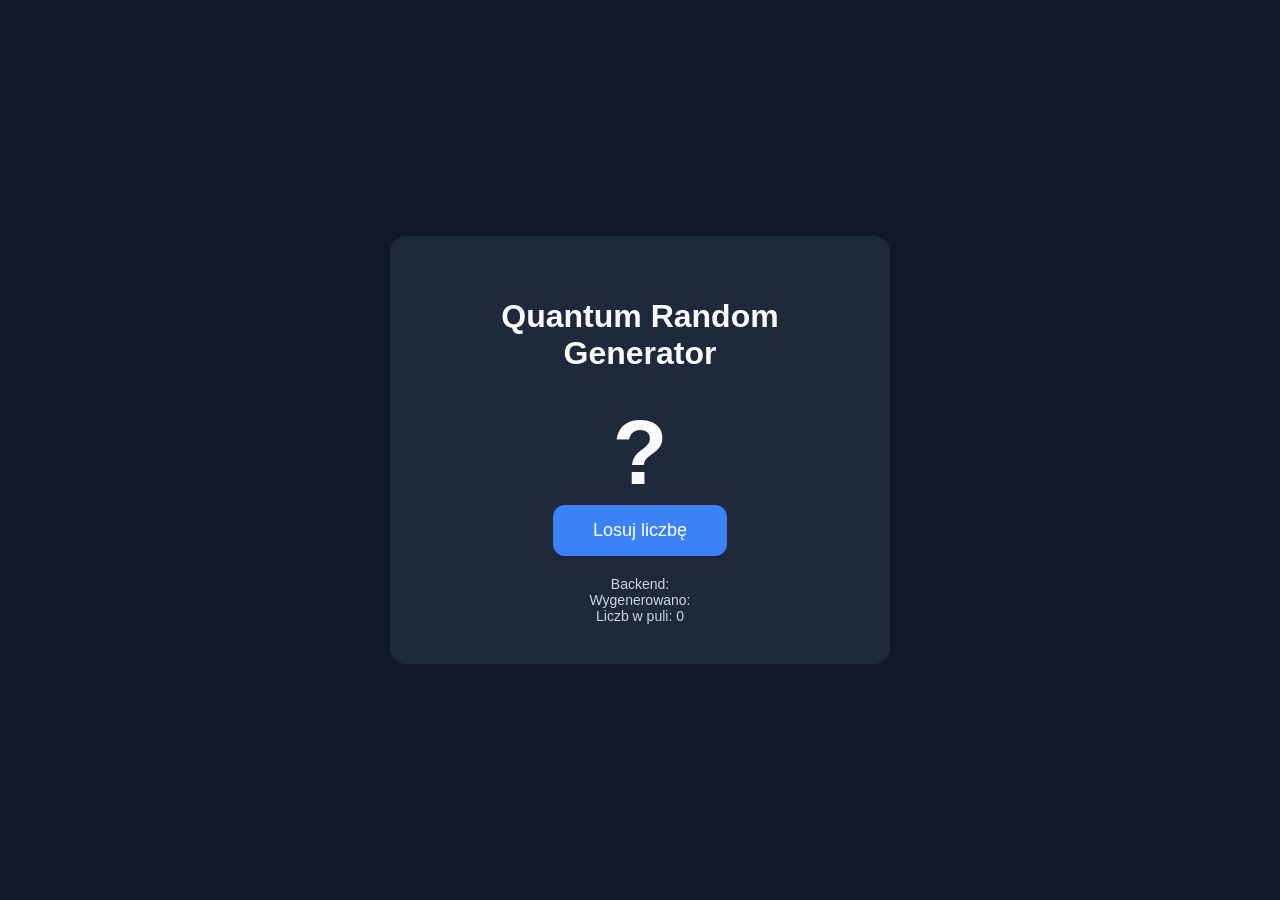
==== docs/index.html @ f9e3cc39 "Quantum pool refresh" ====
<!DOCTYPE html>
<html lang="pl">
<head>
<meta charset="utf-8">
<meta name="viewport" content="width=device-width,initial-scale=1">
<meta name="description" content="Quantum Random Generator">
<title>Quantum Random Generator</title>
<link rel="manifest" href="site.webmanifest">
<link rel="icon" href="favicon.ico">
<link rel="stylesheet" href="style.css">
</head>

<body>

<div class="container">

<h1>Quantum Random Generator</h1>

<div id="result">?</div>

<button id="drawBtn">
Losuj liczbę
</button>

<div id="details"></div>

</div>

<script src="app.js"></script>
</body>
</html>
---- docs/style.css ----
:root{
    --bg:#0f172a;
    --card:#1e293b;
    --accent:#3b82f6;
    --text:#f8fafc;
}

body{
    margin:0;
    font-family:Segoe UI,sans-serif;
    background:var(--bg);
    color:var(--text);

    display:flex;
    justify-content:center;
    align-items:center;

    height:100vh;
}

.container{
    text-align:center;
    background:var(--card);
    padding:40px;
    border-radius:16px;

    width:420px;
}

h1{
    margin-bottom:30px;
}

#result{
    font-size:90px;
    font-weight:bold;
}

button{
    background:var(--accent);
    color:white;
    border:none;
    padding:15px 40px;
    border-radius:12px;
    cursor:pointer;
    font-size:18px;
}

button:hover{
    opacity:0.9;
}

#details{
    margin-top:20px;
    color:#cbd5e1;
    font-size:14px;
}
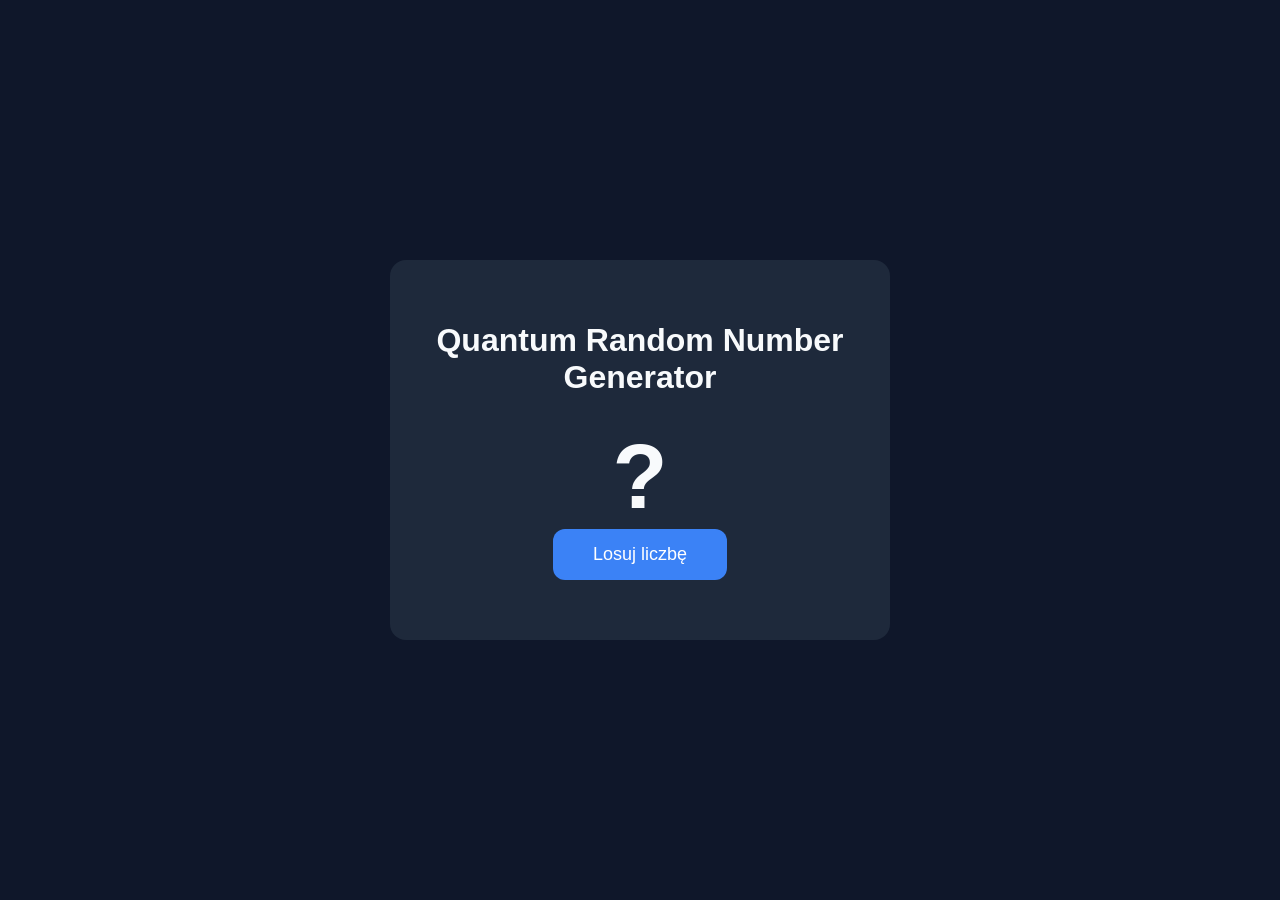
==== commit 7070290d: "add fixes and icon" ====
--- a/docs/index.html
+++ b/docs/index.html
@@ -1,31 +1,22 @@
 <!DOCTYPE html>
 <html lang="pl">
 <head>
-<meta charset="utf-8">
-<meta name="viewport" content="width=device-width,initial-scale=1">
-<meta name="description" content="Quantum Random Generator">
-<title>Quantum Random Generator</title>
-<link rel="manifest" href="site.webmanifest">
-<link rel="icon" href="favicon.ico">
-<link rel="stylesheet" href="style.css">
+    <meta charset="utf-8">
+    <meta name="viewport" content="width=device-width,initial-scale=1">
+    <meta name="description" content="Quantum Random Generator">
+    <title>Quantum Random Generator</title>
+    <link rel="manifest" href="site.webmanifest">
+    <link rel="icon" href="favicon.svg" type="image/svg+xml">
+    <link rel="stylesheet" href="style.css">
 </head>
 
 <body>
-
-<div class="container">
-
-<h1>Quantum Random Generator</h1>
-
-<div id="result">?</div>
-
-<button id="drawBtn">
-Losuj liczbę
-</button>
-
-<div id="details"></div>
-
-</div>
-
-<script src="app.js"></script>
+    <div class="container">
+        <h1>Quantum Random Number Generator</h1>
+        <div id="result">?</div>
+        <button id="drawBtn">Losuj liczbę</button>
+        <div id="details"></div>
+    </div>
+    <script src="app.js"></script>
 </body>
 </html>
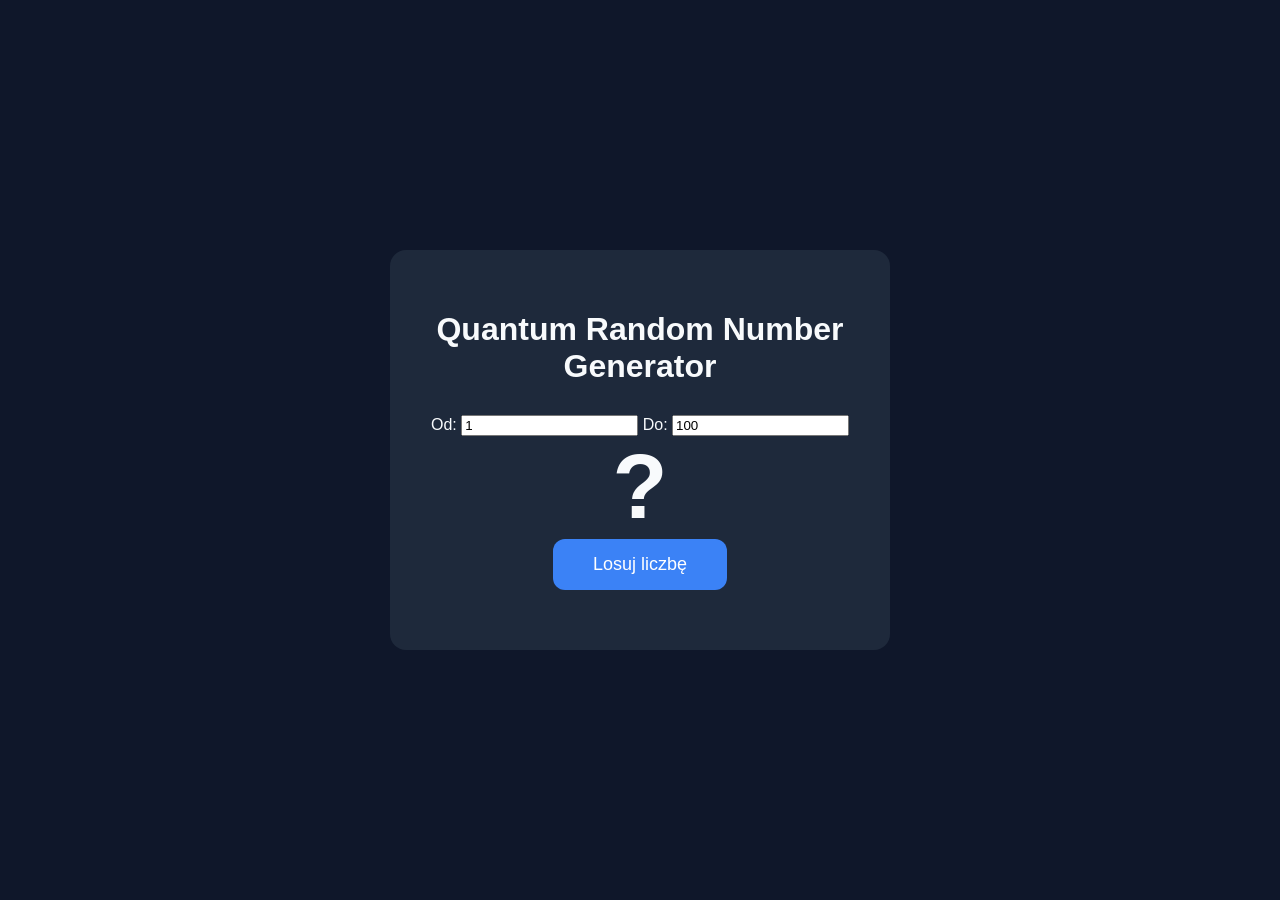
==== commit e17273ac: "add min-max values" ====
--- a/docs/index.html
+++ b/docs/index.html
@@ -13,6 +13,12 @@
 <body>
     <div class="container">
         <h1>Quantum Random Number Generator</h1>
+        <div class="range-container">
+            <label for="minValue">Od:</label>
+            <input id="minValue" type="number" value="1">
+            <label for="maxValue">Do:</label>
+            <input id="maxValue" type="number" value="100">
+        </div>
         <div id="result">?</div>
         <button id="drawBtn">Losuj liczbę</button>
         <div id="details"></div>
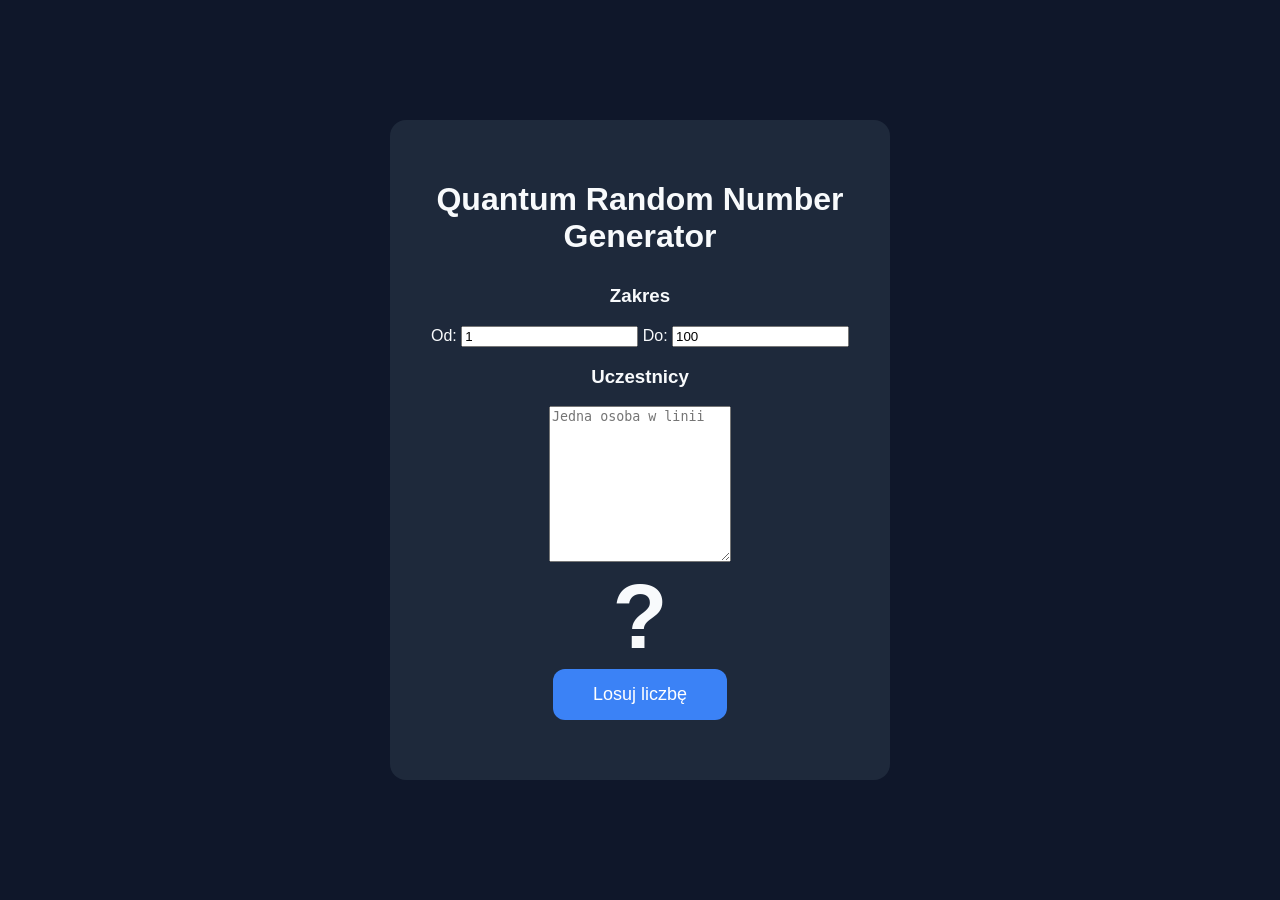
==== commit 8973c3d5: "add lottery participants" ====
--- a/docs/index.html
+++ b/docs/index.html
@@ -13,12 +13,15 @@
 <body>
     <div class="container">
         <h1>Quantum Random Number Generator</h1>
+        <h3>Zakres</h3>
         <div class="range-container">
             <label for="minValue">Od:</label>
             <input id="minValue" type="number" value="1">
             <label for="maxValue">Do:</label>
             <input id="maxValue" type="number" value="100">
         </div>
+        <h3>Uczestnicy</h3>
+        <textarea id="participants" rows="10" placeholder="Jedna osoba w linii"></textarea>
         <div id="result">?</div>
         <button id="drawBtn">Losuj liczbę</button>
         <div id="details"></div>
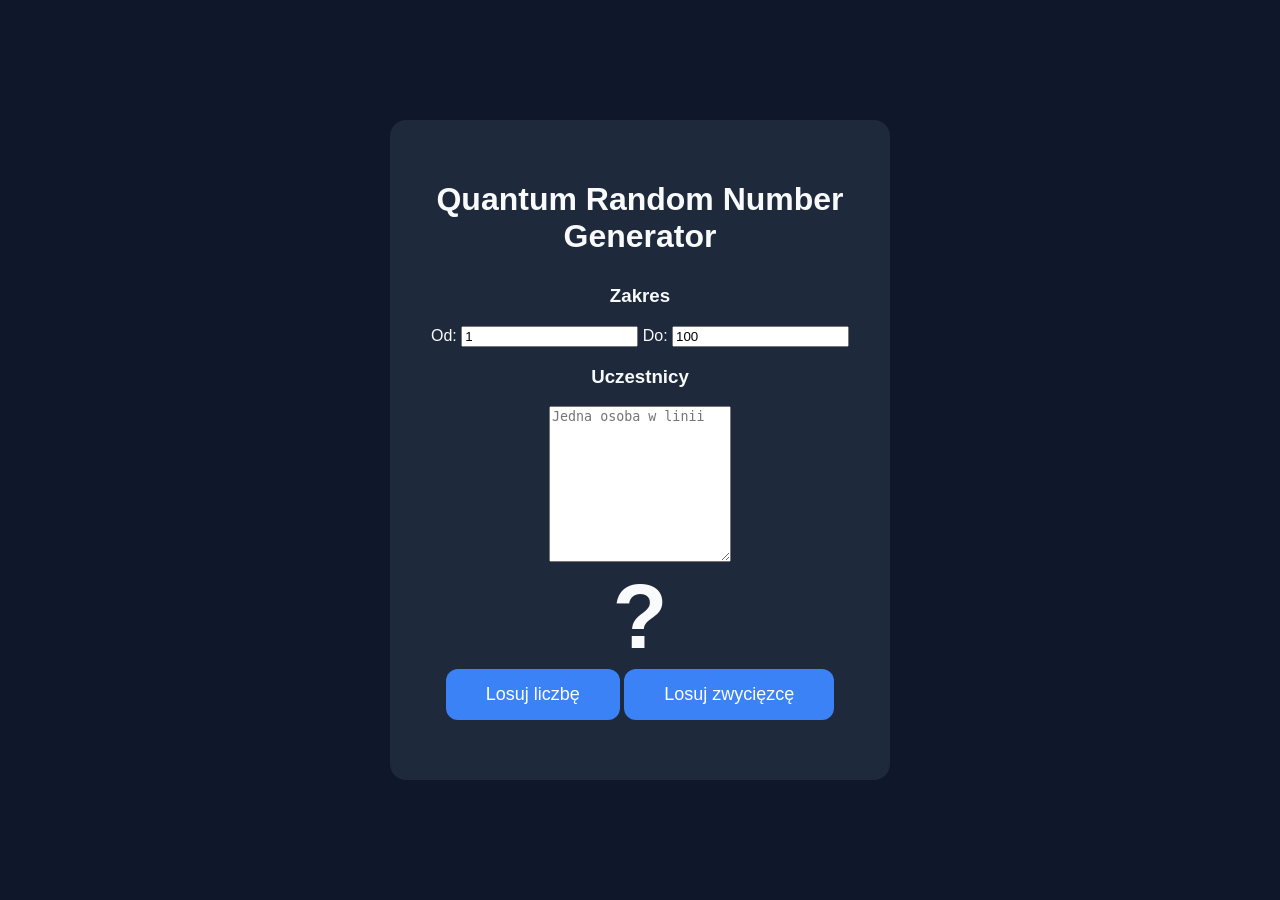
==== commit b0869ad0: "fixes" ====
--- a/docs/index.html
+++ b/docs/index.html
@@ -24,6 +24,7 @@
         <textarea id="participants" rows="10" placeholder="Jedna osoba w linii"></textarea>
         <div id="result">?</div>
         <button id="drawBtn">Losuj liczbę</button>
+        <button id="winnerBtn">Losuj zwycięzcę</button>
         <div id="details"></div>
     </div>
     <script src="app.js"></script>
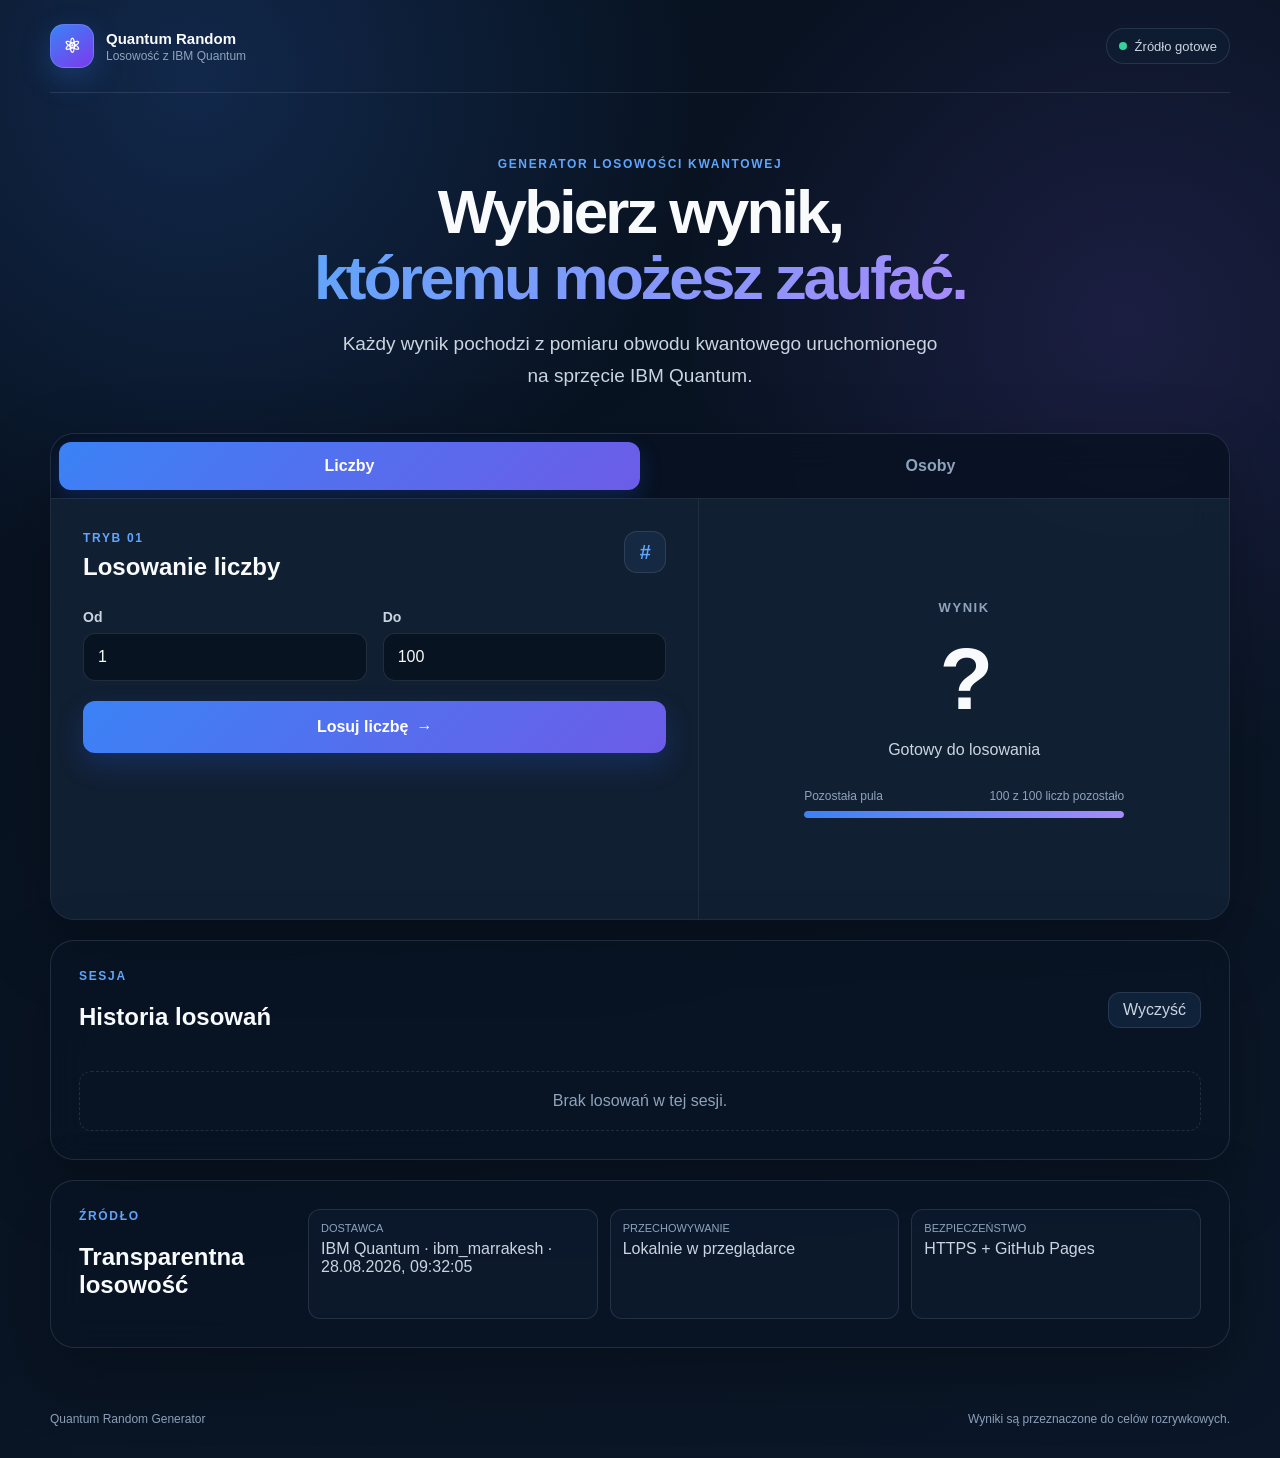
==== commit 21160a0c: "quantum generator v2" ====
--- a/docs/index.html
+++ b/docs/index.html
@@ -2,31 +2,69 @@
 <html lang="pl">
 <head>
     <meta charset="utf-8">
-    <meta name="viewport" content="width=device-width,initial-scale=1">
-    <meta name="description" content="Quantum Random Generator">
+    <meta name="viewport" content="width=device-width, initial-scale=1">
+    <meta name="description" content="Losowanie liczb i osób z wykorzystaniem losowości kwantowej IBM Quantum">
+    <meta name="theme-color" content="#07111f">
     <title>Quantum Random Generator</title>
     <link rel="manifest" href="site.webmanifest">
     <link rel="icon" href="favicon.svg" type="image/svg+xml">
     <link rel="stylesheet" href="style.css">
 </head>
+<body>
+    <div class="app-shell">
+        <header class="app-header">
+            <a class="brand" href="./" aria-label="Quantum Random Generator">
+                <span class="brand-icon" aria-hidden="true">⚛</span>
+                <span><strong>Quantum Random</strong><small>Losowość z IBM Quantum</small></span>
+            </a>
+            <div id="status" class="status status-loading" role="status" aria-live="polite">
+                <span class="status-dot" aria-hidden="true"></span><span class="status-text">Ładowanie…</span>
+            </div>
+        </header>
 
-<body>
-    <div class="container">
-        <h1>Quantum Random Number Generator</h1>
-        <h3>Zakres</h3>
-        <div class="range-container">
-            <label for="minValue">Od:</label>
-            <input id="minValue" type="number" value="1">
-            <label for="maxValue">Do:</label>
-            <input id="maxValue" type="number" value="100">
-        </div>
-        <h3>Uczestnicy</h3>
-        <textarea id="participants" rows="10" placeholder="Jedna osoba w linii"></textarea>
-        <div id="result">?</div>
-        <button id="drawBtn">Losuj liczbę</button>
-        <button id="winnerBtn">Losuj zwycięzcę</button>
-        <div id="details"></div>
+        <main class="main-content">
+            <section class="hero">
+                <p class="eyebrow">Generator losowości kwantowej</p>
+                <h1>Wybierz wynik,<br><span class="gradient-text">któremu możesz zaufać.</span></h1>
+                <p class="hero-description">Każdy wynik pochodzi z pomiaru obwodu kwantowego uruchomionego na sprzęcie IBM Quantum.</p>
+            </section>
+
+            <section class="workspace" aria-label="Generator">
+                <nav class="tabs" aria-label="Typ losowania">
+                    <button class="tab active" data-tab="numbers" type="button">Liczby</button>
+                    <button class="tab" data-tab="people" type="button">Osoby</button>
+                </nav>
+                <div class="workspace-grid">
+                    <div class="controls-card">
+                        <div id="numbersPanel" class="tab-panel active">
+                            <div class="section-heading"><div><p class="section-label">Tryb 01</p><h2>Losowanie liczby</h2></div><span class="section-icon" aria-hidden="true">#</span></div>
+                            <div class="range-grid">
+                                <div class="form-field"><label for="minValue">Od</label><input id="minValue" type="number" value="1" step="1"></div>
+                                <div class="form-field"><label for="maxValue">Do</label><input id="maxValue" type="number" value="100" step="1"></div>
+                            </div>
+                            <button id="drawBtn" class="primary-button" type="button"><span>Losuj liczbę</span><span aria-hidden="true">→</span></button>
+                        </div>
+                        <div id="peoplePanel" class="tab-panel">
+                            <div class="section-heading"><div><p class="section-label">Tryb 02</p><h2>Losowanie osoby</h2></div><span class="section-icon" aria-hidden="true">◎</span></div>
+                            <div class="form-field"><label for="participants">Uczestnicy <span>(jedna osoba w wierszu)</span></label><textarea id="participants" rows="7" placeholder="Jan Kowalski&#10;Anna Nowak&#10;Piotr Wiśniewski"></textarea></div>
+                            <label class="checkbox-field"><input id="removeWinner" type="checkbox" checked> Usuń zwycięzcę po losowaniu</label>
+                            <button id="winnerBtn" class="primary-button" type="button"><span>Losuj zwycięzcę</span><span aria-hidden="true">→</span></button>
+                        </div>
+                    </div>
+                    <div class="result-card">
+                        <p class="result-label">Wynik</p><div id="result" class="result-value" aria-live="polite">?</div><p id="resultMeta" class="result-meta">Gotowy do losowania</p>
+                        <div class="pool-progress"><div class="progress-header"><span>Pozostała pula</span><span id="poolInfo">Ładowanie…</span></div><div class="progress-track"><div id="progressValue" class="progress-value"></div></div></div>
+                    </div>
+                </div>
+            </section>
+            <section class="history-card">
+                <div class="history-header"><div><p class="section-label">Sesja</p><h2>Historia losowań</h2></div><button id="clearHistory" class="secondary-button" type="button">Wyczyść</button></div>
+                <ul id="history" class="history-list"></ul>
+            </section>
+            <section class="source-card"><div><p class="section-label">Źródło</p><h2>Transparentna losowość</h2></div><dl class="source-details"><div><dt>Dostawca</dt><dd id="details">Ładowanie…</dd></div><div><dt>Przechowywanie</dt><dd>Lokalnie w przeglądarce</dd></div><div><dt>Bezpieczeństwo</dt><dd>HTTPS + GitHub Pages</dd></div></dl></section>
+        </main>
+        <footer class="app-footer"><p>Quantum Random Generator</p><p>Wyniki są przeznaczone do celów rozrywkowych.</p></footer>
     </div>
-    <script src="app.js"></script>
+    <script src="app.js" defer></script>
 </body>
-</html>+</html>
--- a/docs/style.css
+++ b/docs/style.css
@@ -1,57 +1,697 @@
-:root{
-    --bg:#0f172a;
-    --card:#1e293b;
-    --accent:#3b82f6;
-    --text:#f8fafc;
-}
-
-body{
-    margin:0;
-    font-family:Segoe UI,sans-serif;
-    background:var(--bg);
-    color:var(--text);
-
-    display:flex;
-    justify-content:center;
-    align-items:center;
-
-    height:100vh;
-}
-
-.container{
-    text-align:center;
-    background:var(--card);
-    padding:40px;
-    border-radius:16px;
-
-    width:420px;
-}
-
-h1{
-    margin-bottom:30px;
-}
-
-#result{
-    font-size:90px;
-    font-weight:bold;
-}
-
-button{
-    background:var(--accent);
-    color:white;
-    border:none;
-    padding:15px 40px;
-    border-radius:12px;
-    cursor:pointer;
-    font-size:18px;
-}
-
-button:hover{
-    opacity:0.9;
-}
-
-#details{
-    margin-top:20px;
-    color:#cbd5e1;
-    font-size:14px;
+:root {
+    color-scheme: dark;
+    --background: #07111f;
+    --background-secondary: #0b1728;
+    --surface: rgba(15, 30, 50, 0.88);
+    --surface-strong: #10213a;
+    --surface-hover: #162b49;
+
+    --border: rgba(148, 163, 184, 0.18);
+    --border-active: rgba(96, 165, 250, 0.72);
+
+    --primary: #60a5fa;
+    --primary-strong: #3b82f6;
+    --primary-dark: #2563eb;
+
+    --accent: #a78bfa;
+
+    --success: #34d399;
+    --danger: #f87171;
+
+    --text: #f8fafc;
+    --text-secondary: #cbd5e1;
+    --muted: #8fa3bc;
+
+    --shadow: 0 24px 70px rgba(0, 0, 0, 0.28);
+
+    --radius-large: 24px;
+    --radius-medium: 16px;
+    --radius-small: 12px;
+}
+
+* {
+    box-sizing: border-box;
+}
+
+html {
+    min-width: 320px;
+    background: var(--background);
+    scroll-behavior: smooth;
+}
+
+body {
+    min-height: 100vh;
+    margin: 0;
+    font-family: Inter, "Segoe UI", sans-serif;
+    color: var(--text);
+    background:
+        radial-gradient(circle at 15% 5%, rgba(59, 130, 246, 0.2), transparent 32rem),
+        radial-gradient(circle at 88% 22%, rgba(139, 92, 246, 0.14), transparent 28rem),
+        linear-gradient(145deg, var(--background), var(--background-secondary));
+}
+
+button,
+input,
+textarea {
+    font: inherit;
+}
+
+button {
+    -webkit-tap-highlight-color: transparent;
+}
+
+button:focus-visible,
+input:focus-visible,
+textarea:focus-visible {
+    outline: 3px solid rgba(96, 165, 250, 0.35);
+    outline-offset: 2px;
+}
+
+.app-shell {
+    width: min(1180px, calc(100% - 40px));
+    margin: 0 auto;
+    min-height: 100vh;
+}
+
+.app-header {
+    display: flex;
+    align-items: center;
+    justify-content: space-between;
+    gap: 20px;
+    padding: 24px 0;
+    border-bottom: 1px solid var(--border);
+}
+
+.brand {
+    display: flex;
+    align-items: center;
+    gap: 12px;
+    color: var(--text);
+    text-decoration: none;
+}
+
+.brand-icon {
+    display: grid;
+    place-items: center;
+
+    width: 44px;
+    height: 44px;
+
+    border-radius: 14px;
+    border: 1px solid rgba(96, 165, 250, 0.5);
+
+    background: linear-gradient(
+        145deg,
+        var(--primary-strong),
+        #7c3aed
+    );
+
+    color: white;
+    font-weight: 800;
+    font-size: 20px;
+
+    box-shadow: 0 10px 30px rgba(59, 130, 246, 0.26);
+}
+
+.brand strong,
+.brand small {
+    display: block;
+}
+
+.brand strong {
+    font-size: 15px;
+}
+
+.brand small {
+    margin-top: 2px;
+    color: var(--muted);
+    font-size: 12px;
+}
+
+.status {
+    display: inline-flex;
+    align-items: center;
+    gap: 8px;
+
+    min-height: 36px;
+    padding: 8px 12px;
+
+    border: 1px solid var(--border);
+    border-radius: 999px;
+
+    background: rgba(15, 30, 50, 0.72);
+    color: var(--text-secondary);
+
+    font-size: 13px;
+}
+
+.status-dot {
+    width: 8px;
+    height: 8px;
+    border-radius: 50%;
+    background: var(--muted);
+}
+
+.status-loading .status-dot {
+    background: var(--primary);
+    animation: pulse 1.4s infinite;
+}
+
+.status-ready .status-dot {
+    background: var(--success);
+}
+
+.status-error .status-dot {
+    background: var(--danger);
+}
+
+.main-content {
+    padding: 64px 0 40px;
+}
+
+.hero {
+    max-width: 760px;
+    margin: 0 auto 42px;
+    text-align: center;
+}
+
+.eyebrow,
+.section-label {
+    margin: 0 0 8px;
+    color: var(--primary);
+
+    font-size: 12px;
+    font-weight: 700;
+    text-transform: uppercase;
+    letter-spacing: 0.14em;
+}
+
+.hero h1 {
+    margin: 0;
+
+    font-size: clamp(34px, 6vw, 62px);
+    line-height: 1.06;
+    letter-spacing: -0.045em;
+}
+
+.gradient-text {
+    color: var(--primary);
+    background: linear-gradient(135deg, var(--primary), var(--accent));
+    -webkit-background-clip: text;
+    background-clip: text;
+    -webkit-text-fill-color: transparent;
+}
+
+.hero-description {
+    max-width: 620px;
+    margin: 18px auto 0;
+
+    color: var(--text-secondary);
+    font-size: clamp(16px, 2vw, 19px);
+    line-height: 1.65;
+}
+
+.workspace,
+.history-card,
+.source-card {
+    border: 1px solid var(--border);
+    border-radius: var(--radius-large);
+
+    background: rgba(8, 20, 36, 0.66);
+
+    box-shadow: var(--shadow);
+    backdrop-filter: blur(18px);
+}
+
+.workspace {
+    overflow: hidden;
+}
+
+.tabs {
+    display: grid;
+    grid-template-columns: repeat(2, 1fr);
+
+    padding: 8px;
+
+    border-bottom: 1px solid var(--border);
+    background: rgba(7, 17, 31, 0.45);
+}
+
+.tab {
+    min-height: 48px;
+    padding: 10px 18px;
+
+    border: 0;
+    border-radius: var(--radius-small);
+
+    background: transparent;
+    color: var(--muted);
+
+    font-weight: 700;
+    cursor: pointer;
+
+    transition: all 0.15s ease;
+}
+
+.tab:hover {
+    background: rgba(148, 163, 184, 0.08);
+    color: var(--text);
+}
+
+.tab.active {
+    background: linear-gradient(
+        135deg,
+        var(--primary-strong),
+        #6d5ce7
+    );
+
+    color: white;
+
+    box-shadow: 0 8px 22px rgba(37, 99, 235, 0.22);
+}
+
+.workspace-grid {
+    display: grid;
+    grid-template-columns: 1.1fr 0.9fr;
+    gap: 1px;
+
+    background: var(--border);
+}
+
+.controls-card,
+.result-card {
+    background: var(--surface);
+}
+
+.controls-card {
+    padding: 32px;
+}
+
+.result-card {
+    display: flex;
+    flex-direction: column;
+    justify-content: center;
+    align-items: center;
+
+    min-height: 420px;
+    padding: 32px;
+
+    text-align: center;
+}
+
+.tab-panel {
+    display: none;
+}
+
+.tab-panel.active {
+    display: block;
+}
+
+.section-heading {
+    display: flex;
+    justify-content: space-between;
+    gap: 20px;
+
+    margin-bottom: 28px;
+}
+
+.section-heading h2 {
+    margin: 0;
+    font-size: 24px;
+}
+
+.section-icon {
+    display: grid;
+    place-items: center;
+
+    width: 42px;
+    height: 42px;
+
+    border-radius: 13px;
+    border: 1px solid var(--border);
+
+    background: rgba(96, 165, 250, 0.08);
+    color: var(--primary);
+
+    font-size: 20px;
+    font-weight: 800;
+}
+
+.range-grid {
+    display: grid;
+    grid-template-columns: repeat(2, 1fr);
+    gap: 16px;
+}
+
+.form-field label {
+    display: block;
+    margin-bottom: 8px;
+
+    color: var(--text-secondary);
+    font-size: 14px;
+    font-weight: 600;
+}
+
+.form-field label span {
+    color: var(--muted);
+    font-size: 12px;
+    font-weight: 400;
+}
+
+.label-row {
+    display: flex;
+    align-items: center;
+    justify-content: space-between;
+
+    margin-bottom: 8px;
+}
+
+.label-row span {
+    color: var(--muted);
+    font-size: 12px;
+}
+
+input,
+textarea {
+    width: 100%;
+
+    border: 1px solid var(--border);
+    border-radius: var(--radius-small);
+
+    background: rgba(4, 13, 25, 0.64);
+    color: var(--text);
+}
+
+input {
+    height: 48px;
+    padding: 0 14px;
+}
+
+textarea {
+    min-height: 220px;
+    padding: 14px;
+    resize: vertical;
+    line-height: 1.6;
+}
+
+input:focus,
+textarea:focus {
+    border-color: var(--border-active);
+    box-shadow: 0 0 0 4px rgba(59, 130, 246, 0.08);
+}
+
+.checkbox-field {
+    display: flex;
+    align-items: center;
+    gap: 10px;
+
+    margin-top: 18px;
+
+    cursor: pointer;
+    color: var(--text-secondary);
+}
+
+.checkbox-field input {
+    width: auto;
+}
+
+.primary-button,
+.secondary-button {
+    transition: all 0.15s ease;
+    cursor: pointer;
+}
+
+.primary-button {
+    display: flex;
+    justify-content: center;
+    align-items: center;
+    gap: 8px;
+
+    width: 100%;
+    height: 52px;
+
+    margin-top: 20px;
+
+    border: 0;
+    border-radius: var(--radius-small);
+
+    background: linear-gradient(
+        135deg,
+        var(--primary-strong),
+        #6d5ce7
+    );
+
+    color: white;
+    font-weight: 700;
+
+    box-shadow: 0 12px 28px rgba(37, 99, 235, 0.22);
+}
+
+.primary-button:hover {
+    transform: translateY(-1px);
+}
+
+.secondary-button {
+    padding: 8px 14px;
+
+    border: 1px solid var(--border);
+    border-radius: var(--radius-small);
+
+    background: var(--surface-strong);
+    color: var(--text-secondary);
+}
+
+.secondary-button:hover {
+    background: var(--surface-hover);
+}
+
+.error-message {
+    color: var(--danger);
+    min-height: 20px;
+    margin-top: 8px;
+}
+
+.result-label {
+    margin: 0 0 18px;
+
+    color: var(--muted);
+    font-size: 13px;
+    font-weight: 700;
+    letter-spacing: 0.12em;
+    text-transform: uppercase;
+}
+
+.result-value {
+    max-width: 100%;
+
+    font-size: clamp(52px, 8vw, 88px);
+    font-weight: 800;
+    line-height: 1.05;
+    letter-spacing: -0.05em;
+
+    overflow-wrap: anywhere;
+}
+
+.result-value.winner {
+    font-size: clamp(36px, 5vw, 58px);
+}
+
+.result-meta {
+    margin: 16px 0 30px;
+
+    color: var(--text-secondary);
+}
+
+.pool-progress {
+    width: 100%;
+    max-width: 320px;
+}
+
+.progress-header {
+    display: flex;
+    justify-content: space-between;
+
+    margin-bottom: 8px;
+
+    color: var(--muted);
+    font-size: 12px;
+}
+
+.progress-track {
+    height: 7px;
+
+    background: rgba(148, 163, 184, 0.14);
+    border-radius: 999px;
+
+    overflow: hidden;
+}
+
+.progress-value {
+    height: 100%;
+
+    width: 0;
+
+    background: linear-gradient(
+        90deg,
+        var(--primary-strong),
+        var(--accent)
+    );
+
+    border-radius: inherit;
+
+    transition: width 0.25s ease;
+}
+
+.history-card,
+.source-card {
+    margin-top: 20px;
+    padding: 28px;
+}
+
+.history-header {
+    display: flex;
+    justify-content: space-between;
+    align-items: center;
+
+    margin-bottom: 20px;
+}
+
+.history-list {
+    display: grid;
+    gap: 10px;
+
+    padding: 0;
+    margin: 0;
+
+    list-style: none;
+}
+
+.history-item {
+    display: flex;
+    align-items: center;
+    gap: 12px;
+
+    padding: 14px;
+
+    border: 1px solid var(--border);
+    border-radius: var(--radius-small);
+
+    background: rgba(15, 30, 50, 0.58);
+}
+
+.empty-state {
+    padding: 20px;
+
+    border: 1px dashed var(--border);
+    border-radius: var(--radius-small);
+
+    text-align: center;
+    color: var(--muted);
+}
+
+.source-card {
+    display: flex;
+    justify-content: space-between;
+    gap: 30px;
+}
+
+.source-details {
+    display: grid;
+    grid-template-columns: repeat(3, 1fr);
+    gap: 12px;
+
+    margin: 0;
+}
+
+.source-details div {
+    padding: 12px;
+
+    border: 1px solid var(--border);
+    border-radius: var(--radius-small);
+
+    background: rgba(15, 30, 50, 0.58);
+}
+
+.source-details dt {
+    margin-bottom: 6px;
+
+    color: var(--muted);
+    font-size: 11px;
+    text-transform: uppercase;
+}
+
+.source-details dd {
+    margin: 0;
+    color: var(--text-secondary);
+}
+
+.app-footer {
+    display: flex;
+    justify-content: space-between;
+    gap: 24px;
+
+    padding: 24px 0 32px;
+
+    color: var(--muted);
+    font-size: 12px;
+}
+
+.app-footer p {
+    margin: 0;
+}
+
+@keyframes pulse {
+    0%,
+    100% {
+        opacity: 0.4;
+        transform: scale(0.9);
+    }
+
+    50% {
+        opacity: 1;
+        transform: scale(1.15);
+    }
+}
+
+@media (max-width: 900px) {
+    .workspace-grid {
+        grid-template-columns: 1fr;
+    }
+
+    .source-card {
+        flex-direction: column;
+    }
+
+    .source-details {
+        width: 100%;
+    }
+}
+
+@media (max-width: 640px) {
+    .app-shell {
+        width: calc(100% - 24px);
+    }
+
+    .app-header,
+    .history-header,
+    .app-footer {
+        flex-direction: column;
+        align-items: flex-start;
+    }
+
+    .range-grid,
+    .source-details {
+        grid-template-columns: 1fr;
+    }
+
+    .main-content {
+        padding-top: 40px;
+    }
+
+    .controls-card,
+    .result-card,
+    .history-card,
+    .source-card {
+        padding: 22px;
+    }
 }
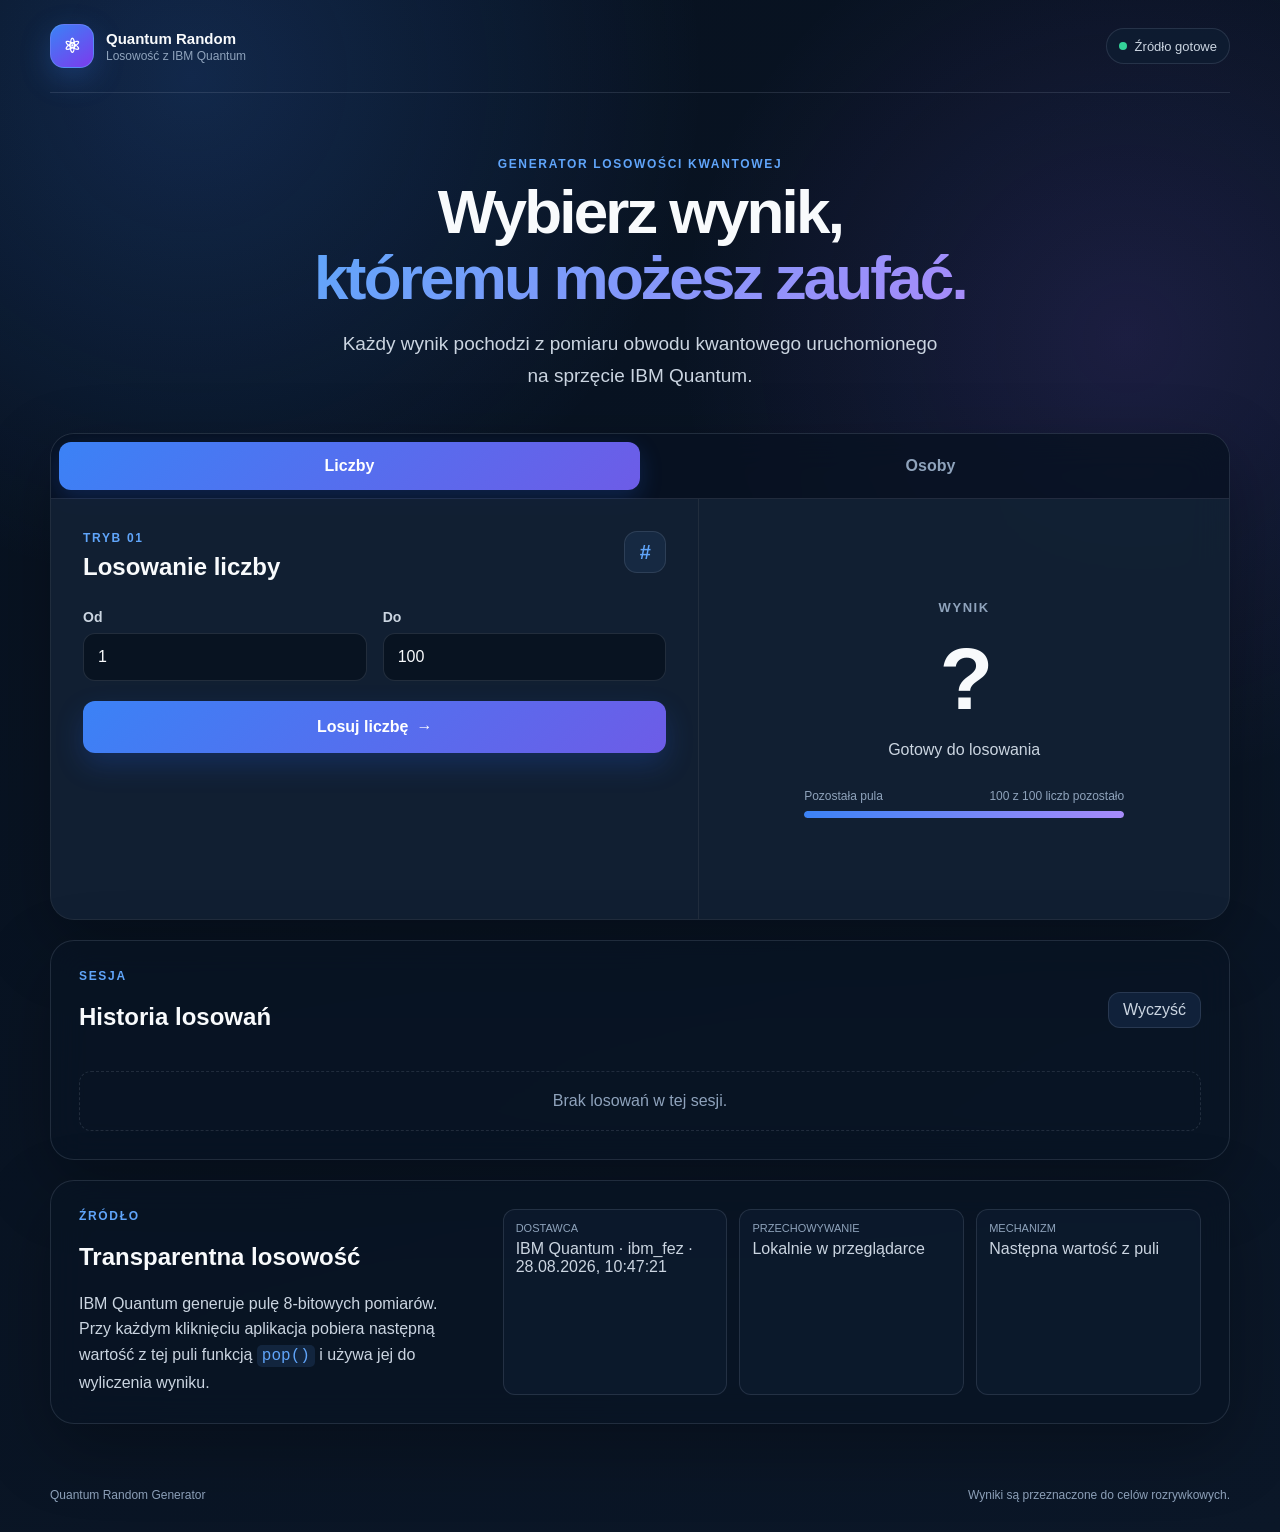
==== commit 8fe5e7df: "fixes in randomnes, to be trully random for 1 user" ====
--- a/docs/index.html
+++ b/docs/index.html
@@ -61,7 +61,7 @@
                 <div class="history-header"><div><p class="section-label">Sesja</p><h2>Historia losowań</h2></div><button id="clearHistory" class="secondary-button" type="button">Wyczyść</button></div>
                 <ul id="history" class="history-list"></ul>
             </section>
-            <section class="source-card"><div><p class="section-label">Źródło</p><h2>Transparentna losowość</h2></div><dl class="source-details"><div><dt>Dostawca</dt><dd id="details">Ładowanie…</dd></div><div><dt>Przechowywanie</dt><dd>Lokalnie w przeglądarce</dd></div><div><dt>Bezpieczeństwo</dt><dd>HTTPS + GitHub Pages</dd></div></dl></section>
+            <section class="source-card"><div><p class="section-label">Źródło</p><h2>Transparentna losowość</h2><p class="source-description">IBM Quantum generuje pulę 8-bitowych pomiarów. Przy każdym kliknięciu aplikacja pobiera następną wartość z tej puli funkcją <code>pop()</code> i używa jej do wyliczenia wyniku.</p></div><dl class="source-details"><div><dt>Dostawca</dt><dd id="details">Ładowanie…</dd></div><div><dt>Przechowywanie</dt><dd>Lokalnie w przeglądarce</dd></div><div><dt>Mechanizm</dt><dd>Następna wartość z puli</dd></div></dl></section>
         </main>
         <footer class="app-footer"><p>Quantum Random Generator</p><p>Wyniki są przeznaczone do celów rozrywkowych.</p></footer>
     </div>
--- a/docs/style.css
+++ b/docs/style.css
@@ -595,6 +595,21 @@
     gap: 30px;
 }
 
+.source-description {
+    max-width: 620px;
+    margin: 12px 0 0;
+    color: var(--text-secondary);
+    line-height: 1.6;
+}
+
+.source-description code {
+    padding: 2px 5px;
+    border-radius: 5px;
+    background: rgba(96, 165, 250, 0.12);
+    color: var(--primary);
+    font-family: ui-monospace, SFMono-Regular, Consolas, monospace;
+}
+
 .source-details {
     display: grid;
     grid-template-columns: repeat(3, 1fr);
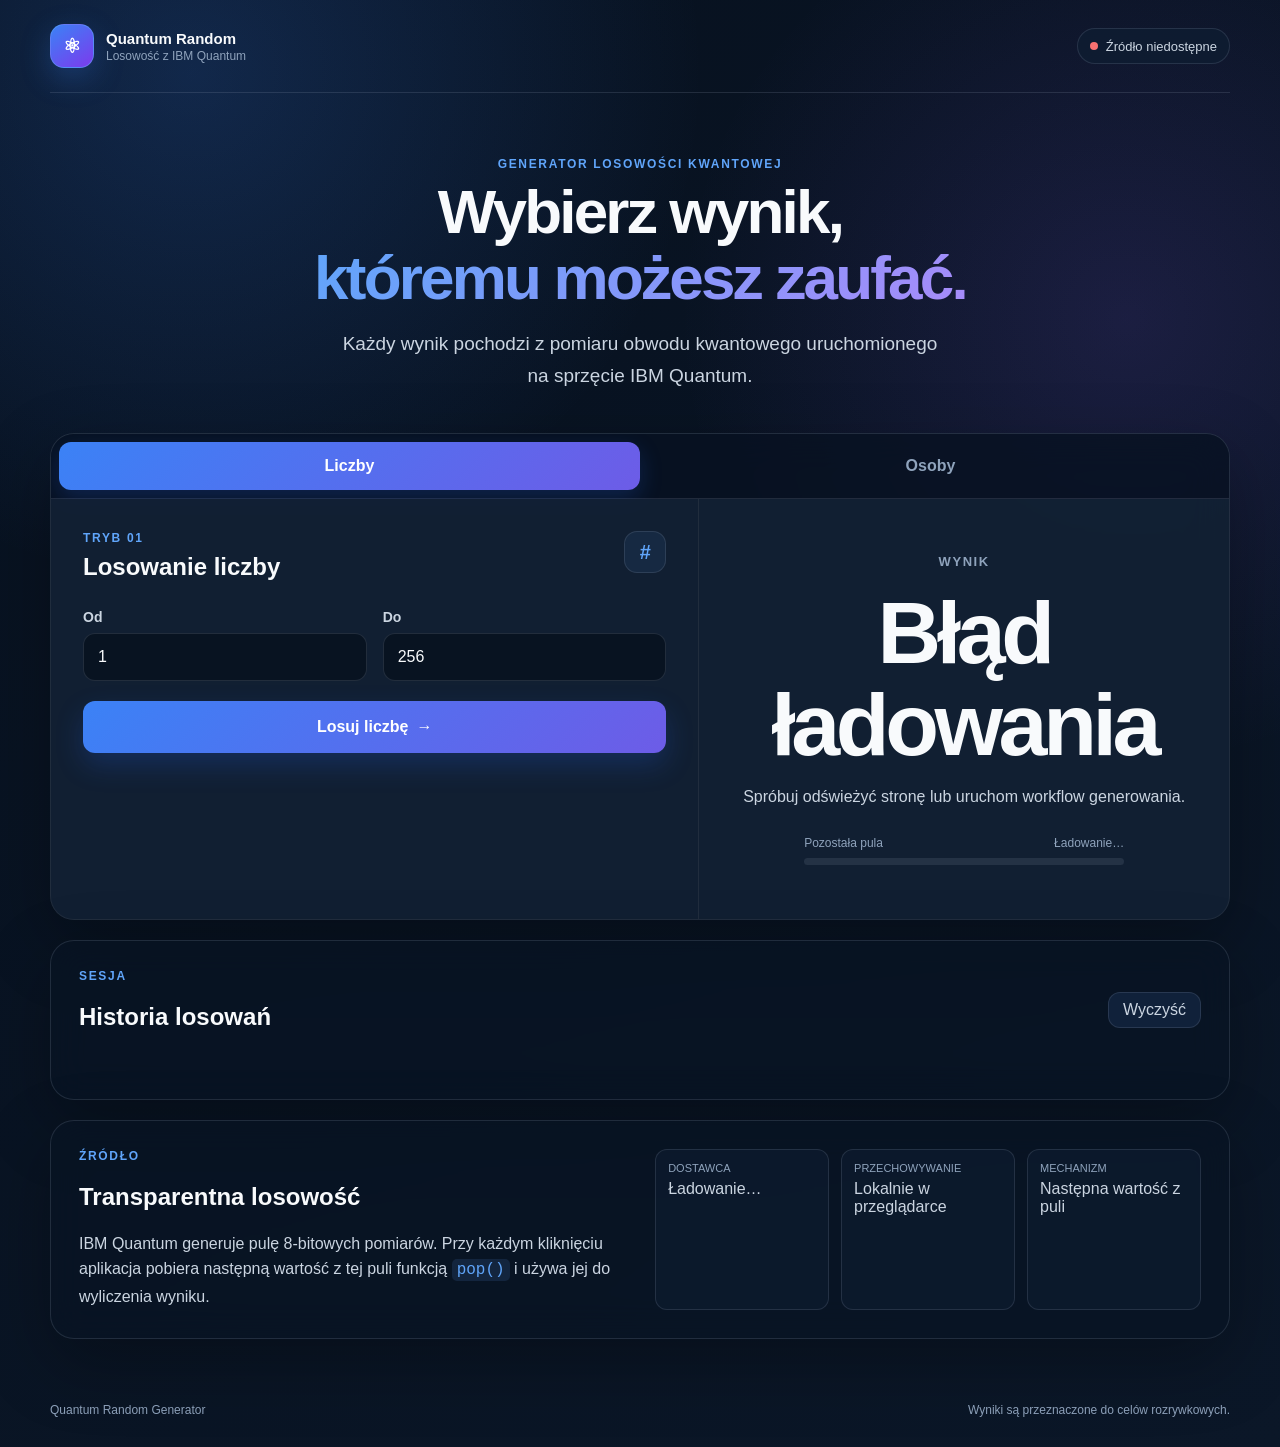
==== commit 9b7d15f6: "encrypt generated numbers" ====
--- a/docs/index.html
+++ b/docs/index.html
@@ -39,8 +39,8 @@
                         <div id="numbersPanel" class="tab-panel active">
                             <div class="section-heading"><div><p class="section-label">Tryb 01</p><h2>Losowanie liczby</h2></div><span class="section-icon" aria-hidden="true">#</span></div>
                             <div class="range-grid">
-                                <div class="form-field"><label for="minValue">Od</label><input id="minValue" type="number" value="1" step="1"></div>
-                                <div class="form-field"><label for="maxValue">Do</label><input id="maxValue" type="number" value="100" step="1"></div>
+                                <div class="form-field"><label for="minValue">Od</label><input id="minValue" type="number" value="1" min="1" max="256" step="1"></div>
+                                <div class="form-field"><label for="maxValue">Do</label><input id="maxValue" type="number" value="256" min="1" max="256" step="1"></div>
                             </div>
                             <button id="drawBtn" class="primary-button" type="button"><span>Losuj liczbę</span><span aria-hidden="true">→</span></button>
                         </div>
